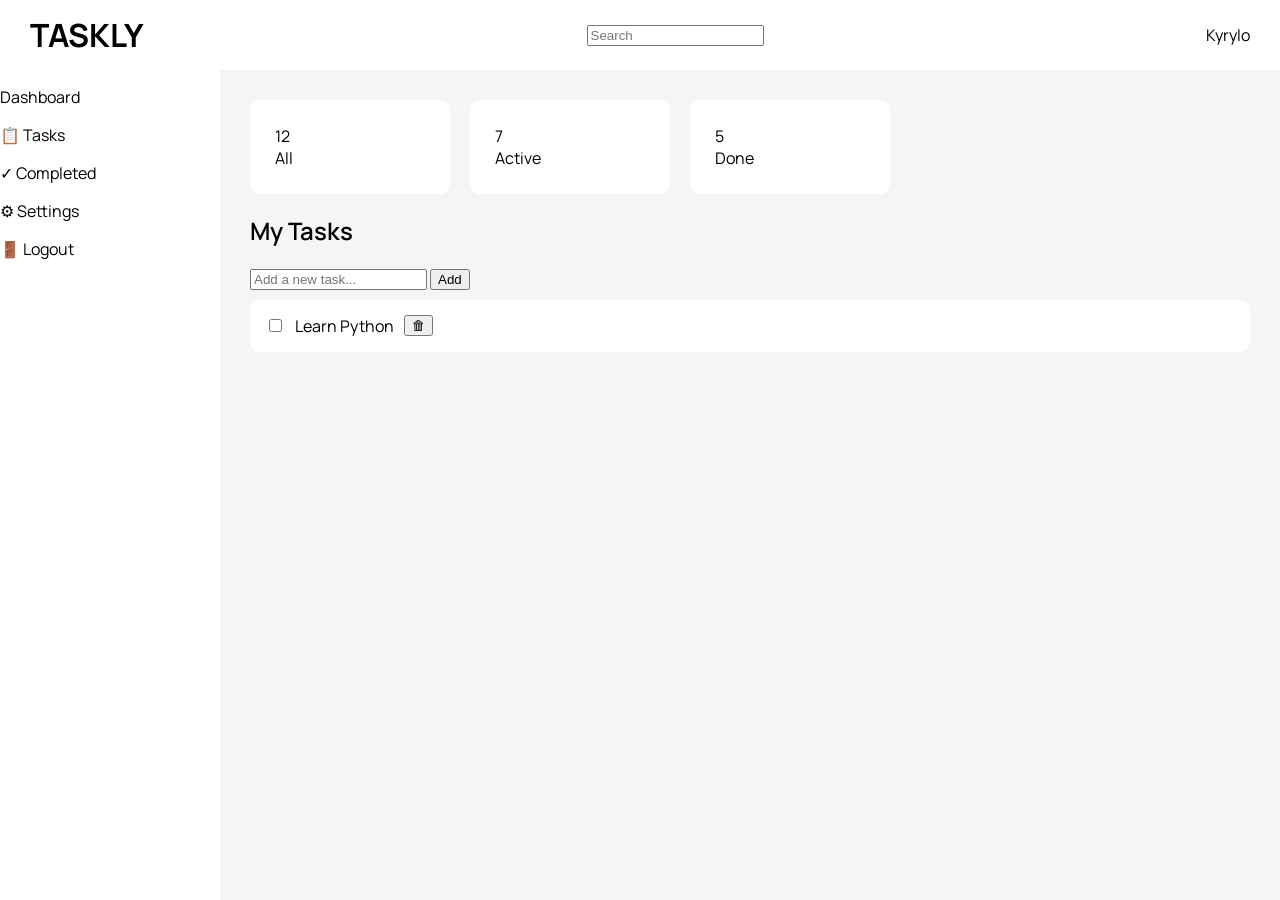
==== Taskly/templates/index.html @ 7bdb403e "Create initial layout" ====
<!DOCTYPE html>
<html lang="en">

<head>

    <meta charset="UTF-8">
    <meta name="viewport" content="width=device-width, initial-scale=1.0">
    <title>Taskly</title>
    <link rel="preconnect" href="https://fonts.googleapis.com">
    <link rel="preconnect" href="https://fonts.gstatic.com" crossorigin>
    <link href="https://fonts.googleapis.com/css2?family=Comic+Relief:wght@400;700&display=swap" rel="stylesheet">
    
    <link rel="stylesheet" href="style.css">

</head>

<body>

    <header>
        <h1>TASKLY</h1>
        <input type="text" placeholder="Search">
        <span>Kyrylo</span>
    </header>

    <aside>
        <p>Dashboard</p>
        <p>📋 Tasks</p>
        <p>✓ Completed</p>
        <p>⚙ Settings</p>
        <p>🚪 Logout</p>
    </aside>

    <main>

        <section class="statistics">
            <div>12<br>All</div>
            <div>7<br>Active</div>
            <div>5<br>Done</div>
        </section>

        <h2>My Tasks</h2>

        <div class="add-task">
            <input type="text" placeholder="Add a new task...">
            <button>Add</button>
        </div>

        <div class="task">
            <input type="checkbox">
            <span>Learn Python</span>
            <button>🗑</button>
        </div>

    </main>

    <script src="{{ url_for('static', filename='script.js') }}"></script>

</body>

</html>
---- Taskly/templates/style.css ----
@import url('https://fonts.googleapis.com/css2?family=Comic+Relief:wght@400;700&family=Manrope:wght@200..800&display=swap');

body {
    margin: 0;
    font-family: "Manrope", sans-serif; 
    background-color: #f5f5f5;
    font-weight: 400;
}

h1 {
    font-weight: 700;
}

h2 {
    font-weight: 600;
}

header {
    height: 70px;
    display: flex;
    align-items: center;
    justify-content: space-between;
    padding: 0 30px;
    background-color: white;
}

aside {
    position: fixed;
    left: 0;
    top: 70px;
    width: 220px;
    height: calc(100vh - 70px);
    background-color: white;
}

main {
    margin-left: 220px;
    padding: 30px;
}

.statistics {
    display: flex;
    gap: 20px;
}

.statistics div {
    width: 150px;
    padding: 25px;
    border-radius: 10px;
    background: white;
}

.task {
    display: flex;
    align-items: center;
    gap: 10px;
    padding: 15px;
    background-color: white;
    margin-top: 10px;
    border-radius: 10px;
}
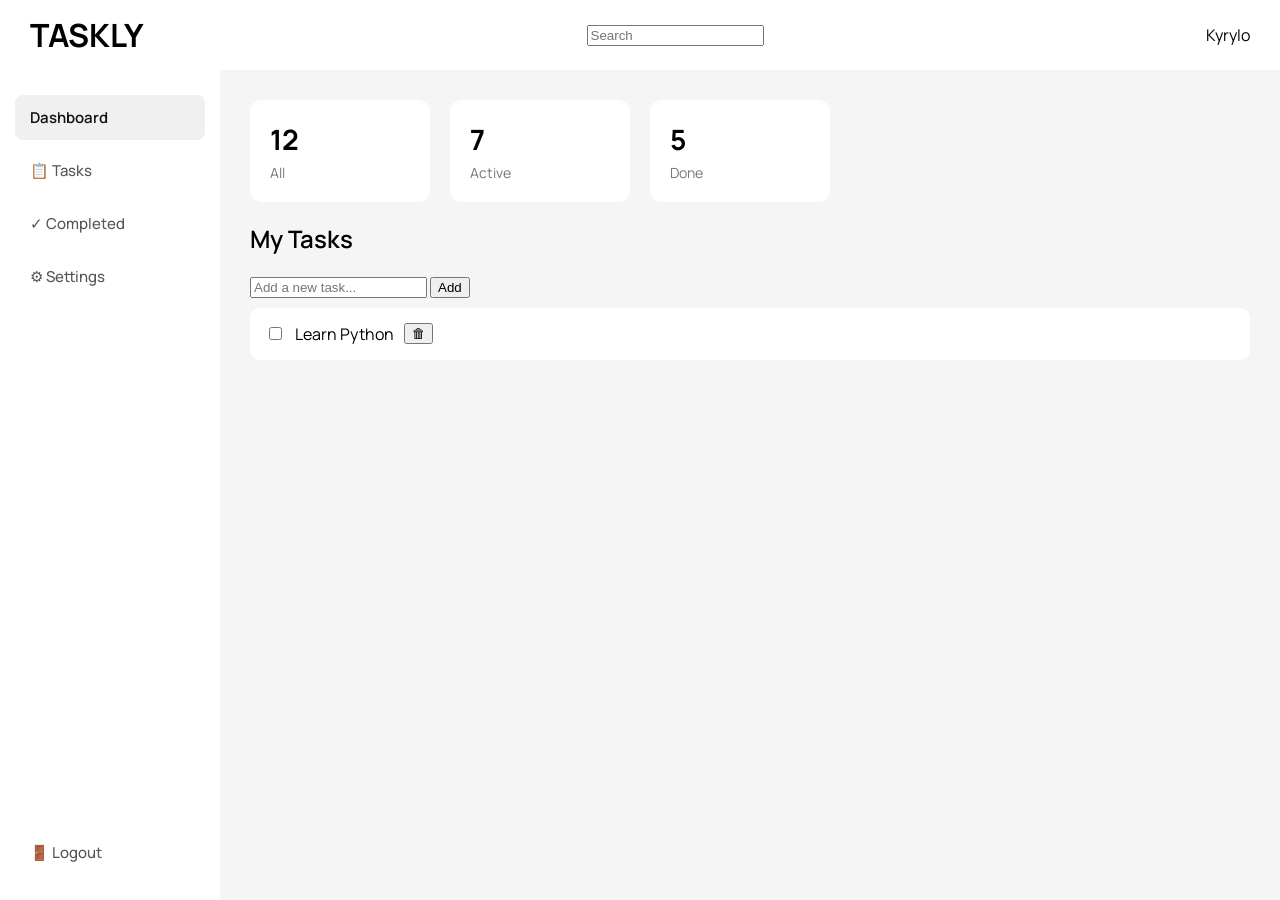
==== commit 43d03616: "commit 06.09.2026" ====
--- a/Taskly/templates/index.html
+++ b/Taskly/templates/index.html
@@ -23,21 +23,38 @@
     </header>
 
     <aside>
-        <p>Dashboard</p>
-        <p>📋 Tasks</p>
-        <p>✓ Completed</p>
-        <p>⚙ Settings</p>
-        <p>🚪 Logout</p>
+        <nav class="sidebar">
+            <a href="#" class="sidebar-item active">Dashboard</a>
+            <a href="#" class="sidebar-item">📋 Tasks</a>
+            <a href="#" class="sidebar-item">✓ Completed</a>
+            <a href="#" class="sidebar-item">⚙ Settings</a>
+        </nav>
+
+        <a href="#" class="sidebar-item logout">🚪 Logout</a>
     </aside>
 
     <main>
 
         <section class="statistics">
-            <div>12<br>All</div>
-            <div>7<br>Active</div>
-            <div>5<br>Done</div>
+
+            <div class="stat-card">
+                <span class="stat-number">12</span>
+                <span class="stat-label">All</span>
+            </div>
+        
+            <div class="stat-card">
+                <span class="stat-number">7</span>
+                <span class="stat-label">Active</span>
+            </div>
+        
+            <div class="stat-card">
+                <span class="stat-number">5</span>
+                <span class="stat-label">Done</span>
+            </div>
+
         </section>
 
+        
         <h2>My Tasks</h2>
 
         <div class="add-task">
--- a/Taskly/templates/style.css
+++ b/Taskly/templates/style.css
@@ -1,4 +1,8 @@
 @import url('https://fonts.googleapis.com/css2?family=Comic+Relief:wght@400;700&family=Manrope:wght@200..800&display=swap');
+
+* {
+    box-sizing: border-box;
+}
 
 body {
     margin: 0;
@@ -31,6 +35,41 @@
     width: 220px;
     height: calc(100vh - 70px);
     background-color: white;
+    padding: 25px 15px;
+    box-sizing: border-box;
+    display: flex;
+    flex-direction: column;
+}
+
+.sidebar {
+    display: flex;
+    flex-direction: column;
+    gap: 8px;
+}
+
+.sidebar-item {
+    text-decoration: none;
+    color: #555;
+    padding: 12px 15px;
+    border-radius: 8px;
+    font-size: 15px;
+    font-weight: 500;
+    transition: 0.2s;
+}
+
+.sidebar-item:hover {
+    background-color: #f2f2f2;
+    color: #111;
+}
+
+.sidebar-item.active {
+    background-color: #f0f0f0;
+    color: #111;
+    font-weight: 600;
+}
+
+.logout {
+    margin-top: auto;
 }
 
 main {
@@ -43,11 +82,24 @@
     gap: 20px;
 }
 
-.statistics div {
-    width: 150px;
-    padding: 25px;
-    border-radius: 10px;
-    background: white;
+.stat-card {
+    width: 180px;
+    padding: 20px;
+    background-color: white;
+    border-radius: 12px;
+    display: flex;
+    flex-direction: column;
+    gap: 5px;
+}
+
+.stat-number {
+    font-size: 28px;
+    font-weight: 700;
+}
+
+.stat-label {
+    font-size: 14px;
+    color: #777;
 }
 
 .task {
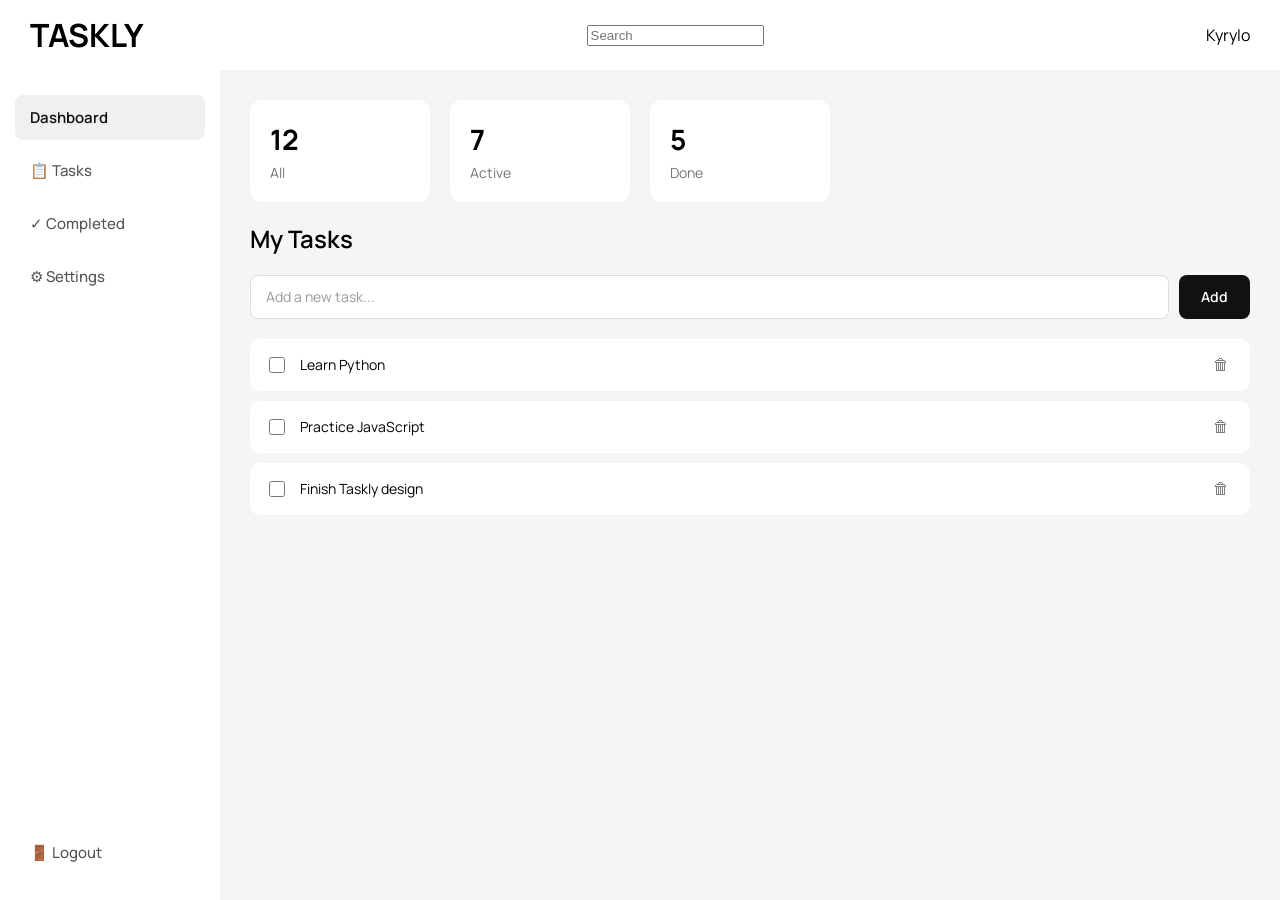
==== commit 3ed11c87: "commit 07.09.2026" ====
--- a/Taskly/templates/index.html
+++ b/Taskly/templates/index.html
@@ -62,15 +62,31 @@
             <button>Add</button>
         </div>
 
-        <div class="task">
-            <input type="checkbox">
-            <span>Learn Python</span>
-            <button>🗑</button>
+        <div class="task-list">
+        
+            <div class="task">
+                <input type="checkbox">
+                <span>Learn Python</span>
+                <button>🗑</button>
+            </div>
+        
+            <div class="task">
+                <input type="checkbox">
+                <span>Practice JavaScript</span>
+                <button>🗑</button>
+            </div>
+        
+            <div class="task">
+                <input type="checkbox">
+                <span>Finish Taskly design</span>
+                <button>🗑</button>
+            </div>
+        
         </div>
 
     </main>
 
-    <script src="{{ url_for('static', filename='script.js') }}"></script>
+    <script src="script.js"></script>
 
 </body>
 
--- a/Taskly/templates/style.css
+++ b/Taskly/templates/style.css
@@ -102,12 +102,84 @@
     color: #777;
 }
 
+.add-task {
+    display: flex;
+    gap: 10px;
+    margin-bottom: 20px;
+}
+
+.add-task input {
+    flex: 1;
+    height: 44px;
+    padding: 0 15px;
+    border: 1px solid #ddd;
+    border-radius: 8px;
+    background-color: white;
+    font-family: inherit;
+    font-size: 14px;
+    outline: none;
+}
+
+.add-task input:focus {
+    border-color: #aaa;
+}
+
+.add-task input::placeholder {
+    color: #999;
+}
+
+.add-task button {
+    height: 44px;
+    padding: 0 22px;
+    border: none;
+    border-radius: 8px;
+    background-color: #111;
+    color: white;
+    font-family: inherit;
+    font-size: 14px;
+    font-weight: 600;
+    cursor: pointer;
+    transition: 0.2s;
+}
+
+.add-task button:hover {
+    background-color: #333;
+}
+
 .task {
     display: flex;
     align-items: center;
-    gap: 10px;
+    gap: 12px;
     padding: 15px;
     background-color: white;
     margin-top: 10px;
     border-radius: 10px;
+}
+
+.task span {
+    flex: 1;
+    font-size: 14px;
+}
+
+.task.completed span {
+    text-decoration: line-through;
+    color: #999;
+}
+
+.task button {
+    border: none;
+    background: none;
+    cursor: pointer;
+    font-size: 16px;
+    opacity: 0.5;
+}
+
+.task button:hover {
+    opacity: 1;
+}
+
+.task input {
+    width: 16px;
+    height: 16px;
+    cursor: pointer;
 }
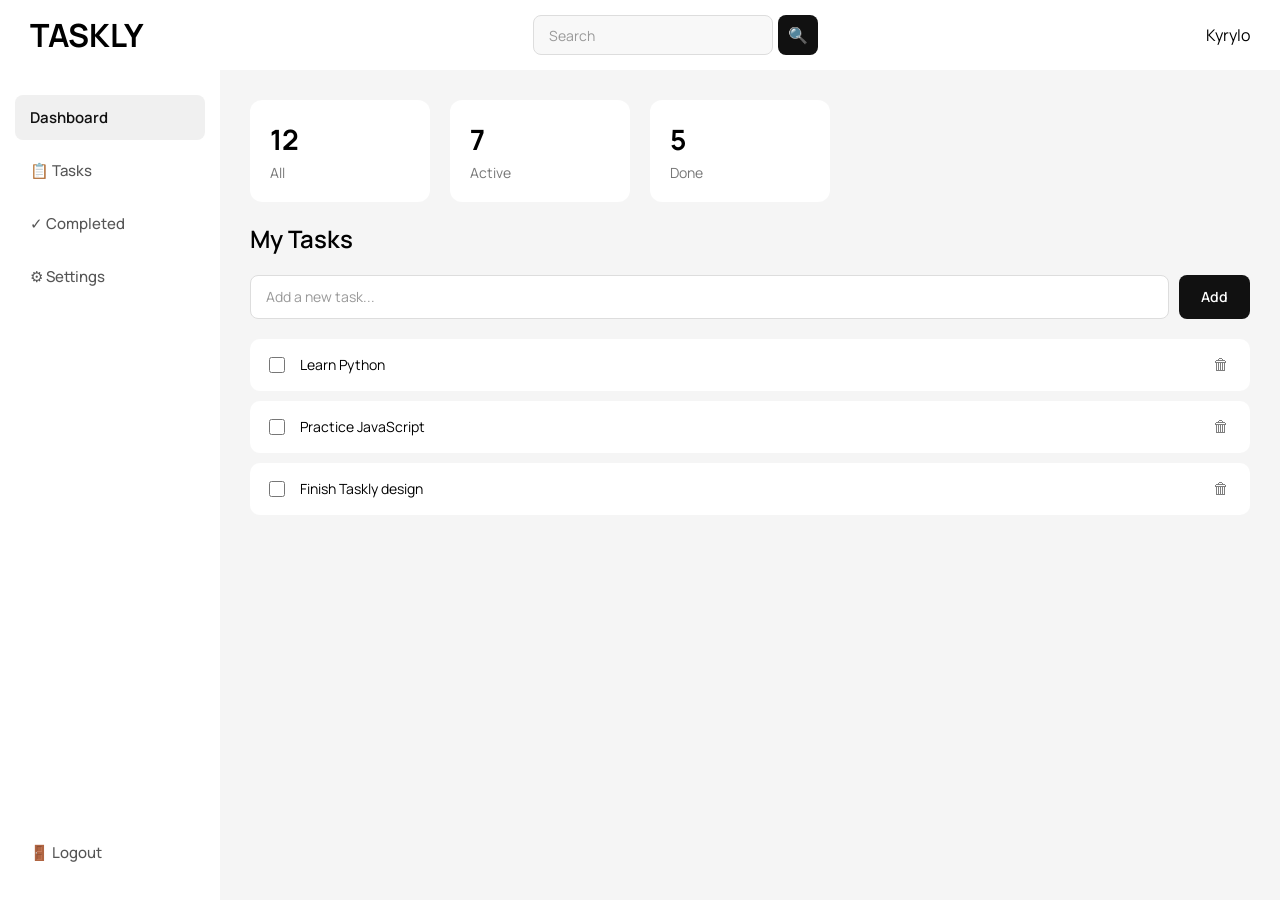
==== commit 2fc89687: "added search buuton" ====
--- a/Taskly/templates/index.html
+++ b/Taskly/templates/index.html
@@ -17,9 +17,16 @@
 <body>
 
     <header>
+
         <h1>TASKLY</h1>
-        <input type="text" placeholder="Search">
+
+        <div class="search-box"> 
+            <input type="text" placeholder="Search"> 
+            <button>🔍</button> 
+        </div>
+
         <span>Kyrylo</span>
+        
     </header>
 
     <aside>
--- a/Taskly/templates/style.css
+++ b/Taskly/templates/style.css
@@ -26,6 +26,53 @@
     justify-content: space-between;
     padding: 0 30px;
     background-color: white;
+}
+
+.search-box {
+    display: flex;
+    align-items: center;
+    gap: 5px;
+}
+
+.search-box input {
+    width: 240px;
+    height: 40px;
+    padding: 0 15px;
+    border: 1px solid #ddd;
+    border-radius: 8px;
+    background-color: #f8f8f8;
+    font-family: inherit;
+    font-size: 14px;
+    outline: none;
+}
+
+.search-box input:focus {
+    background-color: white;
+    border-color: #aaa;
+}
+
+.search-box input::placeholder {
+    color: #999;
+}
+
+.search-box button {
+    width: 40px;
+    height: 40px;
+
+    border: none;
+    border-radius: 8px;
+
+    background-color: #111;
+    color: white;
+
+    cursor: pointer;
+    font-size: 16px;
+
+    transition: 0.2s;
+}
+
+.search-box button:hover {
+    background-color: #333;
 }
 
 aside {
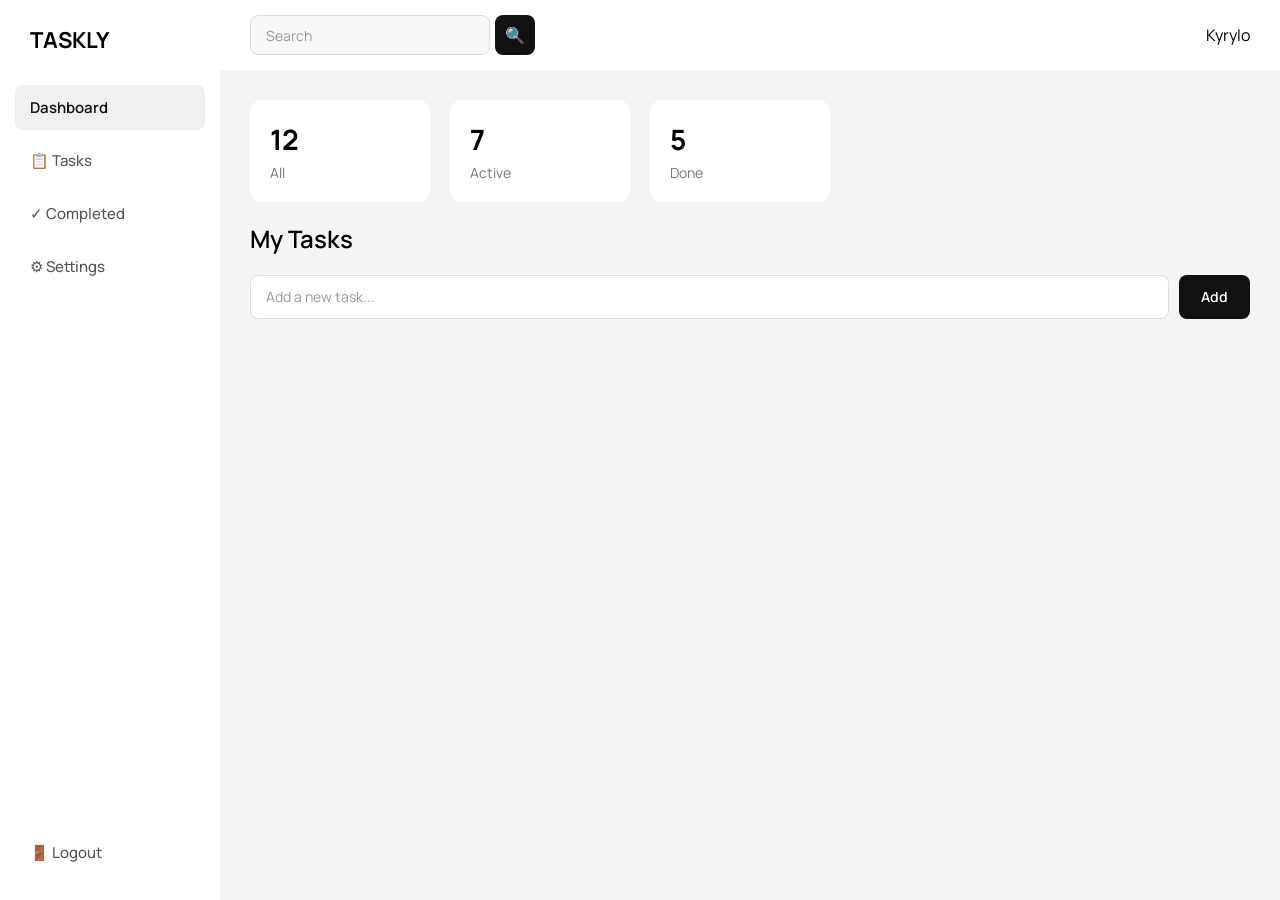
==== commit 85bd07d1: "refactor layout using css grid" ====
--- a/Taskly/templates/index.html
+++ b/Taskly/templates/index.html
@@ -16,9 +16,20 @@
 
 <body>
 
-    <header>
+    <aside>
+        <h1>TASKLY</h1>
 
-        <h1>TASKLY</h1>
+        <nav class="sidebar">
+            <a href="#" class="sidebar-item active">Dashboard</a>
+            <a href="#" class="sidebar-item">📋 Tasks</a>
+            <a href="#" class="sidebar-item">✓ Completed</a>
+            <a href="#" class="sidebar-item">⚙ Settings</a>
+        </nav>
+    
+        <a href="#" class="sidebar-item logout">🚪 Logout</a>
+    </aside>
+
+    <header>    
 
         <div class="search-box"> 
             <input type="text" placeholder="Search"> 
@@ -28,17 +39,6 @@
         <span>Kyrylo</span>
         
     </header>
-
-    <aside>
-        <nav class="sidebar">
-            <a href="#" class="sidebar-item active">Dashboard</a>
-            <a href="#" class="sidebar-item">📋 Tasks</a>
-            <a href="#" class="sidebar-item">✓ Completed</a>
-            <a href="#" class="sidebar-item">⚙ Settings</a>
-        </nav>
-
-        <a href="#" class="sidebar-item logout">🚪 Logout</a>
-    </aside>
 
     <main>
 
@@ -65,29 +65,17 @@
         <h2>My Tasks</h2>
 
         <div class="add-task">
-            <input type="text" placeholder="Add a new task...">
-            <button>Add</button>
+            <input id="taskInput" type="text" placeholder="Add a new task...">
+            <button id="addButton">Add</button>
         </div>
 
-        <div class="task-list">
+        <div id="taskList" class="task-list">
         
-            <div class="task">
+            <!-- <div class="task">
                 <input type="checkbox">
                 <span>Learn Python</span>
                 <button>🗑</button>
-            </div>
-        
-            <div class="task">
-                <input type="checkbox">
-                <span>Practice JavaScript</span>
-                <button>🗑</button>
-            </div>
-        
-            <div class="task">
-                <input type="checkbox">
-                <span>Finish Taskly design</span>
-                <button>🗑</button>
-            </div>
+            </div> -->
         
         </div>
 
--- a/Taskly/templates/style.css
+++ b/Taskly/templates/style.css
@@ -6,9 +6,13 @@
 
 body {
     margin: 0;
-    font-family: "Manrope", sans-serif; 
+    font-family: "Manrope", sans-serif;
     background-color: #f5f5f5;
     font-weight: 400;
+    display: grid;
+    grid-template-columns: 220px 1fr;
+    grid-template-rows: 70px 1fr;
+    min-height: 100vh;
 }
 
 h1 {
@@ -19,8 +23,54 @@
     font-weight: 600;
 }
 
+aside {
+    grid-column: 1;
+    grid-row: 1 / 3;
+    background-color: white;
+    padding: 25px 15px;
+    display: flex;
+    flex-direction: column;
+}
+
+aside h1 {
+    margin: 0 0 30px 15px;
+    font-size: 22px;
+}
+
+.sidebar {
+    display: flex;
+    flex-direction: column;
+    gap: 8px;
+}
+
+.sidebar-item {
+    text-decoration: none;
+    color: #555;
+    padding: 12px 15px;
+    border-radius: 8px;
+    font-size: 15px;
+    font-weight: 500;
+    transition: 0.2s;
+}
+
+.sidebar-item:hover {
+    background-color: #f2f2f2;
+    color: #111;
+}
+
+.sidebar-item.active {
+    background-color: #f0f0f0;
+    color: #111;
+    font-weight: 600;
+}
+
+.logout {
+    margin-top: auto;
+}
+
 header {
-    height: 70px;
+    grid-column: 2;
+    grid-row: 1;
     display: flex;
     align-items: center;
     justify-content: space-between;
@@ -58,16 +108,12 @@
 .search-box button {
     width: 40px;
     height: 40px;
-
     border: none;
     border-radius: 8px;
-
     background-color: #111;
     color: white;
-
     cursor: pointer;
     font-size: 16px;
-
     transition: 0.2s;
 }
 
@@ -75,52 +121,9 @@
     background-color: #333;
 }
 
-aside {
-    position: fixed;
-    left: 0;
-    top: 70px;
-    width: 220px;
-    height: calc(100vh - 70px);
-    background-color: white;
-    padding: 25px 15px;
-    box-sizing: border-box;
-    display: flex;
-    flex-direction: column;
-}
-
-.sidebar {
-    display: flex;
-    flex-direction: column;
-    gap: 8px;
-}
-
-.sidebar-item {
-    text-decoration: none;
-    color: #555;
-    padding: 12px 15px;
-    border-radius: 8px;
-    font-size: 15px;
-    font-weight: 500;
-    transition: 0.2s;
-}
-
-.sidebar-item:hover {
-    background-color: #f2f2f2;
-    color: #111;
-}
-
-.sidebar-item.active {
-    background-color: #f0f0f0;
-    color: #111;
-    font-weight: 600;
-}
-
-.logout {
-    margin-top: auto;
-}
-
 main {
-    margin-left: 220px;
+    grid-column: 2;
+    grid-row: 2;
     padding: 30px;
 }
 
